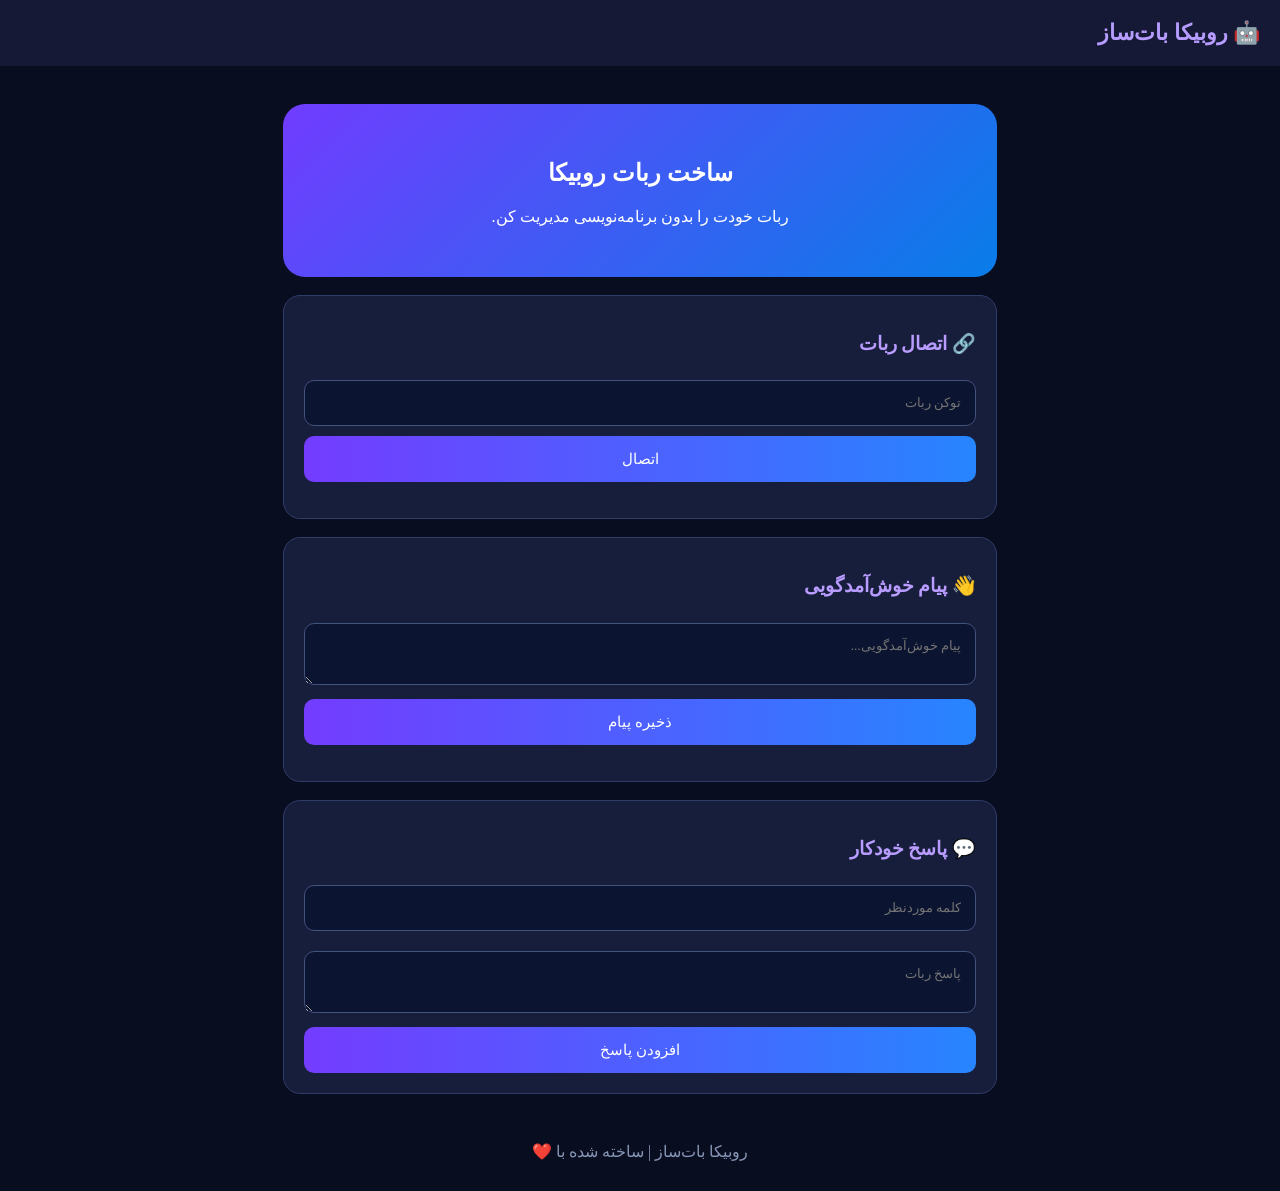
==== botrubika/index.html @ e3a95aa8 "Create index.html" ====
<!DOCTYPE html>
<html lang="fa" dir="rtl">
<head>
<meta charset="UTF-8">
<meta name="viewport" content="width=device-width,initial-scale=1">
<title>روبیکا بات‌ساز</title>
<style>
*{box-sizing:border-box}
body{
 margin:0;
 background:#090d20;
 color:white;
 font-family:Tahoma;
}
header{
 background:#151936;
 padding:20px;
 color:#b69cff;
 font-size:22px;
 font-weight:bold;
}
main{max-width:750px;margin:auto;padding:18px}
.hero{
 background:linear-gradient(135deg,#713cff,#087de8);
 padding:35px 20px;
 border-radius:22px;
 text-align:center;
 margin-top:20px;
}
.card{
 background:#171e3c;
 padding:20px;
 border-radius:17px;
 margin-top:18px;
 border:1px solid #303c68;
}
h2{color:#b99cff;font-size:19px}
input,textarea{
 width:100%;
 padding:14px;
 margin:10px 0;
 border-radius:10px;
 border:1px solid #43517d;
 background:#0b1430;
 color:white;
 font-family:Tahoma;
}
button{
 background:linear-gradient(90deg,#743cff,#2785ff);
 color:white;
 border:0;
 border-radius:10px;
 padding:14px 20px;
 width:100%;
 font-size:15px;
}
.item{
 background:#222d54;
 padding:15px;
 margin:10px 0;
 border-radius:12px;
}
footer{text-align:center;padding:30px;color:#8795b5}
</style>
</head>
<body>

<header>🤖 روبیکا بات‌ساز</header>

<main>
<section class="hero">
<h1>ساخت ربات روبیکا</h1>
<p>ربات خودت را بدون برنامه‌نویسی مدیریت کن.</p>
</section>

<div class="card">
<h2>🔗 اتصال ربات</h2>
<input id="token" type="password" placeholder="توکن ربات">
<button onclick="connect()">اتصال</button>
<p id="status"></p>
</div>

<div class="card">
<h2>👋 پیام خوش‌آمدگویی</h2>
<textarea id="welcome" placeholder="پیام خوش‌آمدگویی..."></textarea>
<button onclick="save()">ذخیره پیام</button>
<p id="saved"></p>
</div>

<div class="card">
<h2>💬 پاسخ خودکار</h2>
<input id="word" placeholder="کلمه موردنظر">
<textarea id="reply" placeholder="پاسخ ربات"></textarea>
<button onclick="add()">افزودن پاسخ</button>
<div id="list"></div>
</div>

</main>

<footer>روبیکا بات‌ساز | ساخته شده با ❤️</footer>

<script>
function connect(){
 document.getElementById('status').innerText=
 'برای اتصال واقعی، سرور امن موردنیاز است.';
}
function save(){
 localStorage.setItem('welcome',
 document.getElementById('welcome').value);
 document.getElementById('saved').innerText='ذخیره شد ✅';
}
function add(){
 let w=document.getElementById('word').value.trim();
 let r=document.getElementById('reply').value.trim();
 if(!w||!r)return alert('هر دو قسمت را پر کن');
 let a=JSON.parse(localStorage.getItem('replies')||'[]');
 a.push({w,r});
 localStorage.setItem('replies',JSON.stringify(a));
 show();
}
function show(){
 let a=JSON.parse(localStorage.getItem('replies')||'[]');
 document.getElementById('list').innerHTML='';
 a.forEach(x=>{
 let d=document.createElement('div');
 d.className='item';
 d.textContent=x.w+' ← '+x.r;
 document.getElementById('list').appendChild(d);
 });
}
show();
</script>
</body>
</html>
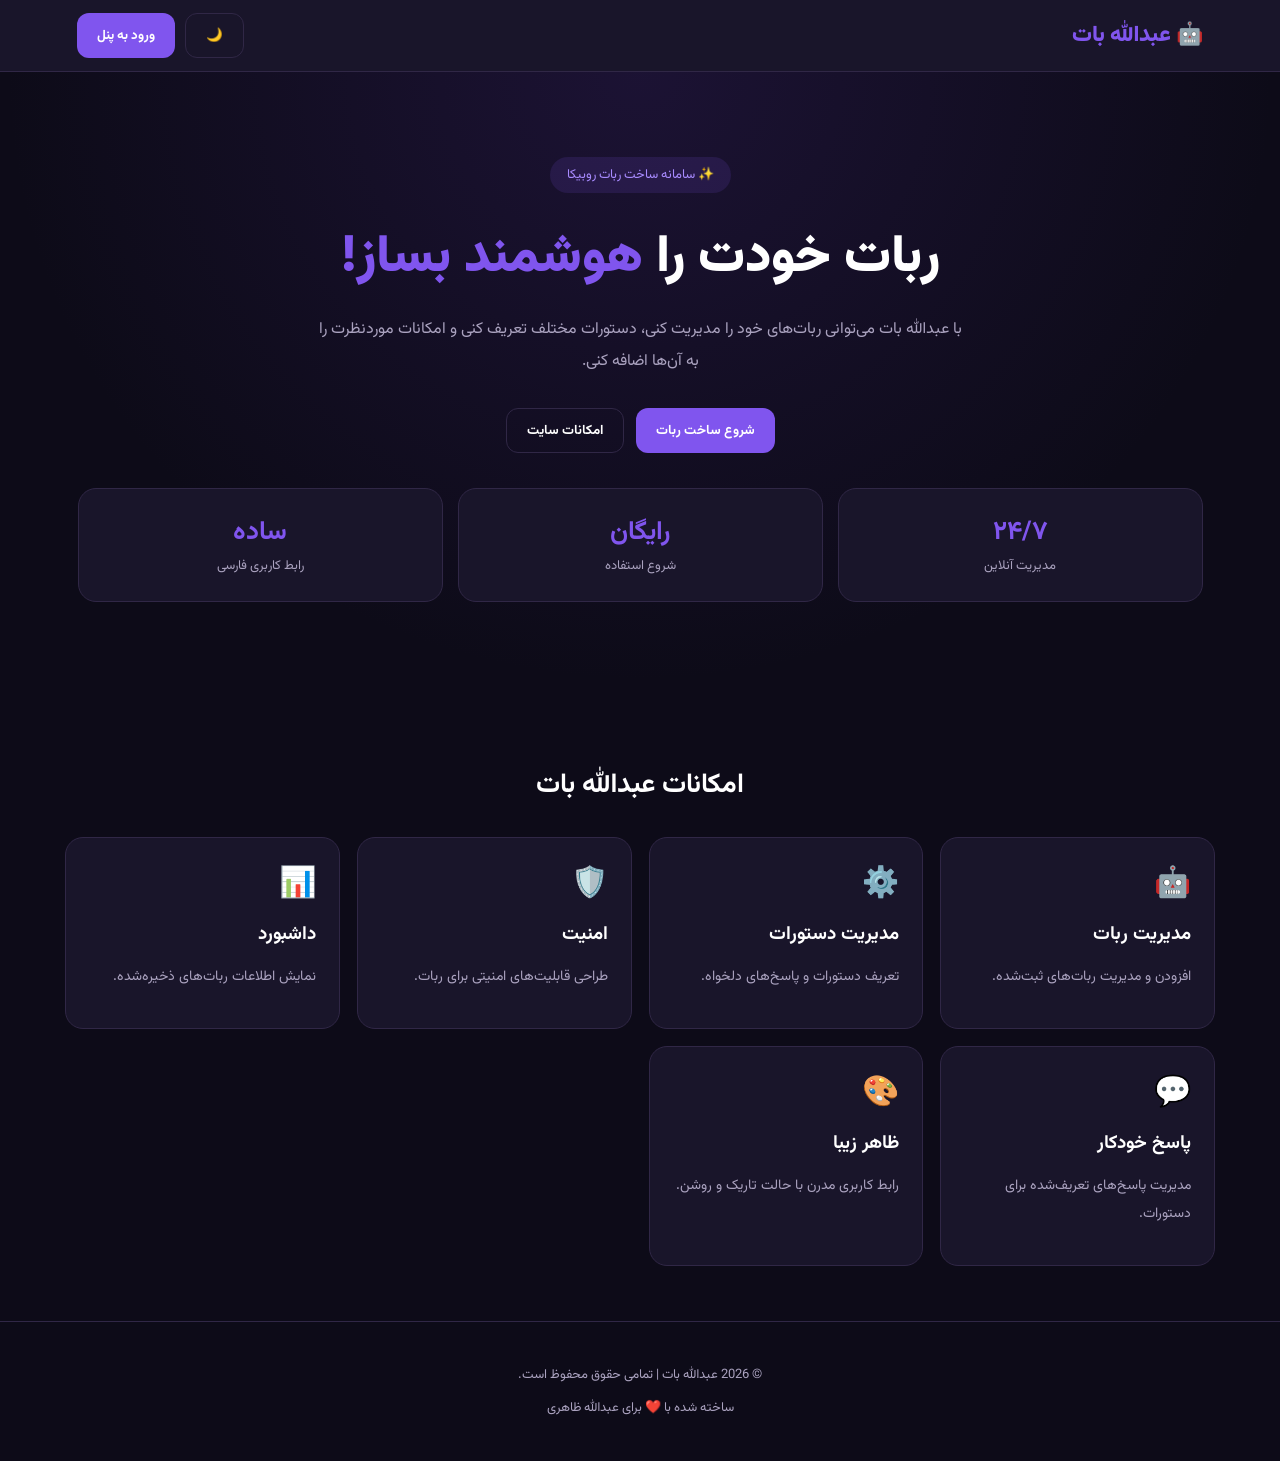
==== commit a5433813: "Update index.html" ====
--- a/botrubika/index.html
+++ b/botrubika/index.html
@@ -1,134 +1,436 @@
-<!DOCTYPE html>
-<html lang="fa" dir="rtl">
+<!DOCTYPE html><html lang="fa" dir="rtl">
 <head>
 <meta charset="UTF-8">
-<meta name="viewport" content="width=device-width,initial-scale=1">
-<title>روبیکا بات‌ساز</title>
-<style>
+<meta name="viewport" content="width=device-width, initial-scale=1">
+<meta name="theme-color" content="#6c3ce1">
+<meta name="description" content="عبدالله بات؛ سامانه ساخت و مدیریت ربات روبیکا">
+<title>عبدالله بات | ربات‌ساز روبیکا</title><style>
+@import url('https://fonts.googleapis.com/css2?family=Vazirmatn:wght@400;500;600;700;800;900&display=swap');
+
+:root{
+ --bg:#0d0b18;
+ --card:#19152a;
+ --text:#ffffff;
+ --muted:#aaa2bf;
+ --primary:#8055ee;
+ --border:#302746;
+ --green:#22c58b;
+}
+[data-theme="light"]{
+ --bg:#f5f3fc;
+ --card:#ffffff;
+ --text:#211936;
+ --muted:#777087;
+ --border:#e7e1f3;
+}
 *{box-sizing:border-box}
 body{
  margin:0;
- background:#090d20;
+ font-family:'Vazirmatn',sans-serif;
+ background:var(--bg);
+ color:var(--text);
+ transition:.3s;
+}
+button,input{font-family:inherit}
+button{cursor:pointer}
+.navbar{
+ height:72px;
+ display:flex;
+ justify-content:space-between;
+ align-items:center;
+ padding:0 6%;
+ background:var(--card);
+ border-bottom:1px solid var(--border);
+ position:sticky;
+ top:0;
+ z-index:10;
+}
+.logo{
+ font-size:22px;
+ font-weight:900;
+ color:var(--primary);
+}
+.nav-actions{display:flex;gap:10px}
+.btn{
+ border:0;
+ border-radius:12px;
+ padding:11px 20px;
+ background:var(--primary);
  color:white;
- font-family:Tahoma;
-}
-header{
- background:#151936;
- padding:20px;
- color:#b69cff;
- font-size:22px;
- font-weight:bold;
-}
-main{max-width:750px;margin:auto;padding:18px}
+ font-weight:700;
+}
+.btn-outline{
+ background:transparent;
+ border:1px solid var(--border);
+ color:var(--text);
+}
+.container{
+ width:90%;
+ max-width:1150px;
+ margin:auto;
+}
 .hero{
- background:linear-gradient(135deg,#713cff,#087de8);
- padding:35px 20px;
- border-radius:22px;
+ padding:85px 15px;
  text-align:center;
- margin-top:20px;
-}
-.card{
- background:#171e3c;
- padding:20px;
- border-radius:17px;
- margin-top:18px;
- border:1px solid #303c68;
-}
-h2{color:#b99cff;font-size:19px}
-input,textarea{
+ background:radial-gradient(ellipse at top,#39216b55,transparent 70%);
+}
+.badge{
+ display:inline-block;
+ padding:8px 17px;
+ background:#8055ee22;
+ color:#a88bff;
+ border-radius:30px;
+ font-size:13px;
+}
+.hero h1{
+ font-size:clamp(30px,6vw,52px);
+ font-weight:900;
+ margin:25px 0 15px;
+}
+.hero h1 span{color:var(--primary)}
+.hero p{
+ color:var(--muted);
+ line-height:2;
+ max-width:650px;
+ margin:0 auto 30px;
+}
+.hero-buttons{
+ display:flex;
+ justify-content:center;
+ flex-wrap:wrap;
+ gap:12px;
+}
+.stats{
+ display:grid;
+ grid-template-columns:repeat(3,1fr);
+ gap:15px;
+ margin-top:35px;
+}
+.stat,.card{
+ background:var(--card);
+ border:1px solid var(--border);
+ border-radius:18px;
+ padding:23px;
+}
+.stat strong{
+ display:block;
+ font-size:26px;
+ color:var(--primary);
+}
+.stat span{color:var(--muted);font-size:13px}
+.section{padding:55px 0}
+.section-title{
+ text-align:center;
+ font-size:27px;
+ margin-bottom:30px;
+}
+.features{
+ display:grid;
+ grid-template-columns:repeat(auto-fit,minmax(220px,1fr));
+ gap:17px;
+}
+.feature-icon{
+ font-size:30px;
+ margin-bottom:12px;
+}
+.card h3{margin:8px 0}
+.card p{
+ color:var(--muted);
+ font-size:14px;
+ line-height:2;
+}
+.panel{
+ display:none;
+ padding:35px 0 70px;
+}
+.panel.active{display:block}
+.dashboard{
+ display:grid;
+ grid-template-columns:230px 1fr;
+ gap:20px;
+}
+.sidebar{
+ background:var(--card);
+ border:1px solid var(--border);
+ border-radius:18px;
+ padding:15px;
+ height:max-content;
+}
+.side-btn{
+ display:block;
+ width:100%;
+ text-align:right;
+ background:transparent;
+ border:0;
+ padding:14px;
+ color:var(--text);
+ border-radius:10px;
+ font-size:14px;
+}
+.side-btn.active,.side-btn:hover{
+ background:#8055ee22;
+ color:var(--primary);
+}
+.content{
+ min-width:0;
+}
+.input-group{margin:15px 0}
+.input-group label{
+ display:block;
+ margin-bottom:8px;
+ font-size:14px;
+}
+.input-group input{
  width:100%;
  padding:14px;
- margin:10px 0;
- border-radius:10px;
- border:1px solid #43517d;
- background:#0b1430;
- color:white;
- font-family:Tahoma;
-}
-button{
- background:linear-gradient(90deg,#743cff,#2785ff);
- color:white;
- border:0;
- border-radius:10px;
- padding:14px 20px;
- width:100%;
- font-size:15px;
-}
-.item{
- background:#222d54;
- padding:15px;
- margin:10px 0;
- border-radius:12px;
-}
-footer{text-align:center;padding:30px;color:#8795b5}
-</style>
-</head>
-<body>
-
-<header>🤖 روبیکا بات‌ساز</header>
-
-<main>
-<section class="hero">
-<h1>ساخت ربات روبیکا</h1>
-<p>ربات خودت را بدون برنامه‌نویسی مدیریت کن.</p>
+ background:var(--bg);
+ color:var(--text);
+ border:1px solid var(--border);
+ border-radius:11px;
+ outline:none;
+}
+.input-group input:focus{border-color:var(--primary)}
+.form-card{max-width:550px}
+.bot-list{
+ display:grid;
+ grid-template-columns:repeat(auto-fit,minmax(230px,1fr));
+ gap:15px;
+ margin-top:20px;
+}
+.bot-card{
+ background:var(--card);
+ padding:20px;
+ border:1px solid var(--border);
+ border-radius:16px;
+}
+.bot-card h3{margin-top:0}
+.empty{
+ text-align:center;
+ color:var(--muted);
+ padding:40px;
+ border:1px dashed var(--border);
+ border-radius:15px;
+}
+.footer{
+ text-align:center;
+ padding:30px;
+ border-top:1px solid var(--border);
+ color:var(--muted);
+ font-size:13px;
+}
+.hidden{display:none!important}
+@media(max-width:700px){
+ .dashboard{grid-template-columns:1fr}
+ .sidebar{display:flex;overflow:auto}
+ .side-btn{white-space:nowrap;width:auto}
+ .stats{grid-template-columns:1fr}
+ .navbar{padding:0 4%}
+ .hero{padding:60px 10px}
+}
+</style></head><body><header class="navbar">
+ <div class="logo">🤖 عبدالله بات</div>
+ <div class="nav-actions">
+  <button class="btn btn-outline" onclick="toggleTheme()">🌙</button>
+  <button class="btn" onclick="showPanel()">ورود به پنل</button>
+ </div>
+</header><main id="home"><section class="hero">
+ <span class="badge">✨ سامانه ساخت ربات روبیکا</span>
+ <h1>ربات خودت را <span>هوشمند بساز!</span></h1>
+ <p>
+ با عبدالله بات می‌توانی ربات‌های خود را مدیریت کنی،
+ دستورات مختلف تعریف کنی و امکانات موردنظرت را به آن‌ها اضافه کنی.
+ </p>
+ <div class="hero-buttons">
+  <button class="btn" onclick="showPanel()">شروع ساخت ربات</button>
+  <button class="btn btn-outline" onclick="document.getElementById('features').scrollIntoView()">امکانات سایت</button>
+ </div> <div class="container stats">
+  <div class="stat"><strong>۲۴/۷</strong><span>مدیریت آنلاین</span></div>
+  <div class="stat"><strong>رایگان</strong><span>شروع استفاده</span></div>
+  <div class="stat"><strong>ساده</strong><span>رابط کاربری فارسی</span></div>
+ </div>
+</section><section class="section container" id="features">
+ <h2 class="section-title">امکانات عبدالله بات</h2>
+ <div class="features">
+  <div class="card">
+   <div class="feature-icon">🤖</div>
+   <h3>مدیریت ربات</h3>
+   <p>افزودن و مدیریت ربات‌های ثبت‌شده.</p>
+  </div>
+  <div class="card">
+   <div class="feature-icon">⚙️</div>
+   <h3>مدیریت دستورات</h3>
+   <p>تعریف دستورات و پاسخ‌های دلخواه.</p>
+  </div>
+  <div class="card">
+   <div class="feature-icon">🛡️</div>
+   <h3>امنیت</h3>
+   <p>طراحی قابلیت‌های امنیتی برای ربات.</p>
+  </div>
+  <div class="card">
+   <div class="feature-icon">📊</div>
+   <h3>داشبورد</h3>
+   <p>نمایش اطلاعات ربات‌های ذخیره‌شده.</p>
+  </div>
+  <div class="card">
+   <div class="feature-icon">💬</div>
+   <h3>پاسخ خودکار</h3>
+   <p>مدیریت پاسخ‌های تعریف‌شده برای دستورات.</p>
+  </div>
+  <div class="card">
+   <div class="feature-icon">🎨</div>
+   <h3>ظاهر زیبا</h3>
+   <p>رابط کاربری مدرن با حالت تاریک و روشن.</p>
+  </div>
+ </div>
 </section>
-
-<div class="card">
-<h2>🔗 اتصال ربات</h2>
-<input id="token" type="password" placeholder="توکن ربات">
-<button onclick="connect()">اتصال</button>
-<p id="status"></p>
-</div>
-
-<div class="card">
-<h2>👋 پیام خوش‌آمدگویی</h2>
-<textarea id="welcome" placeholder="پیام خوش‌آمدگویی..."></textarea>
-<button onclick="save()">ذخیره پیام</button>
-<p id="saved"></p>
-</div>
-
-<div class="card">
-<h2>💬 پاسخ خودکار</h2>
-<input id="word" placeholder="کلمه موردنظر">
-<textarea id="reply" placeholder="پاسخ ربات"></textarea>
-<button onclick="add()">افزودن پاسخ</button>
-<div id="list"></div>
-</div>
-
-</main>
-
-<footer>روبیکا بات‌ساز | ساخته شده با ❤️</footer>
-
-<script>
-function connect(){
- document.getElementById('status').innerText=
- 'برای اتصال واقعی، سرور امن موردنیاز است.';
-}
-function save(){
- localStorage.setItem('welcome',
- document.getElementById('welcome').value);
- document.getElementById('saved').innerText='ذخیره شد ✅';
-}
-function add(){
- let w=document.getElementById('word').value.trim();
- let r=document.getElementById('reply').value.trim();
- if(!w||!r)return alert('هر دو قسمت را پر کن');
- let a=JSON.parse(localStorage.getItem('replies')||'[]');
- a.push({w,r});
- localStorage.setItem('replies',JSON.stringify(a));
- show();
-}
-function show(){
- let a=JSON.parse(localStorage.getItem('replies')||'[]');
- document.getElementById('list').innerHTML='';
- a.forEach(x=>{
- let d=document.createElement('div');
- d.className='item';
- d.textContent=x.w+' ← '+x.r;
- document.getElementById('list').appendChild(d);
+</main><section class="panel container" id="panel">
+ <div class="dashboard">  <aside class="sidebar">
+   <button class="side-btn active" onclick="openTab('dashboard',this)">🏠 داشبورد</button>
+   <button class="side-btn" onclick="openTab('addbot',this)">➕ افزودن ربات</button>
+   <button class="side-btn" onclick="openTab('bots',this)">🤖 ربات‌های من</button>
+   <button class="side-btn" onclick="openTab('settings',this)">⚙️ تنظیمات</button>
+   <button class="side-btn" onclick="logout()">🚪 خروج</button>
+  </aside>  <div class="content">   <div id="dashboard" class="tab">
+    <div class="card">
+     <h2>خوش آمدید 👋</h2>
+     <p>به پنل مدیریت عبدالله بات خوش آمدید.</p>
+     <h3>تعداد ربات‌های شما: <span id="botCount">0</span></h3>
+     <button class="btn" onclick="openTab('addbot')">ساخت ربات جدید</button>
+    </div>
+   </div>   <div id="addbot" class="tab hidden">
+    <div class="card form-card">
+     <h2>➕ افزودن ربات جدید</h2>
+     <form id="botForm">
+      <div class="input-group">
+       <label>نام ربات</label>
+       <input id="botName" placeholder="مثلاً ربات عبدالله" required>
+      </div>
+      <div class="input-group">
+       <label>شناسه ربات</label>
+       <input id="botUsername" placeholder="مثلاً AbdullahBot" required>
+      </div>
+      <p style="font-size:12px;color:var(--muted)">
+       این نسخه آزمایشی است. توکن واقعی را در این فرم وارد نکنید.
+      </p>
+      <button class="btn" type="submit">ذخیره ربات</button>
+     </form>
+    </div>
+   </div>   <div id="bots" class="tab hidden">
+    <div class="card">
+     <h2>🤖 ربات‌های من</h2>
+     <div id="botList"></div>
+    </div>
+   </div>   <div id="settings" class="tab hidden">
+    <div class="card">
+     <h2>⚙️ تنظیمات</h2>
+     <p>نام سامانه: عبدالله بات</p>
+     <p>نسخه: 1.0</p>
+     <button class="btn btn-outline" onclick="toggleTheme()">تغییر پوسته</button>
+    </div>
+   </div>  </div>
+ </div>
+</section><footer class="footer">
+ <p>© 2026 عبدالله بات | تمامی حقوق محفوظ است.</p>
+ <p>ساخته شده با ❤️ برای عبدالله ظاهری</p>
+</footer><script>
+const $ = id => document.getElementById(id);
+
+function toggleTheme(){
+ const current=document.documentElement.getAttribute('data-theme');
+ document.documentElement.setAttribute(
+  'data-theme',
+  current==='light'?'dark':'light'
+ );
+ localStorage.setItem('abd_theme',
+  document.documentElement.getAttribute('data-theme'));
+}
+
+const savedTheme=localStorage.getItem('abd_theme');
+if(savedTheme)document.documentElement.setAttribute('data-theme',savedTheme);
+
+function showPanel(){
+ $('home').style.display='none';
+ $('panel').classList.add('active');
+ window.scrollTo(0,0);
+ renderBots();
+}
+
+function logout(){
+ $('panel').classList.remove('active');
+ $('home').style.display='block';
+ window.scrollTo(0,0);
+}
+
+function openTab(id,button){
+ document.querySelectorAll('.tab').forEach(t=>t.classList.add('hidden'));
+ $(id).classList.remove('hidden');
+ document.querySelectorAll('.side-btn').forEach(b=>b.classList.remove('active'));
+ if(button)button.classList.add('active');
+ renderBots();
+}
+
+function getBots(){
+ try{return JSON.parse(localStorage.getItem('abd_bots')||'[]')}
+ catch(e){return []}
+}
+
+function saveBots(bots){
+ localStorage.setItem('abd_bots',JSON.stringify(bots));
+}
+
+$('botForm').addEventListener('submit',function(e){
+ e.preventDefault();
+
+ const name=$('botName').value.trim();
+ const username=$('botUsername').value.trim();
+
+ if(!name||!username)return;
+
+ const bots=getBots();
+
+ bots.push({
+  id:Date.now(),
+  name:name,
+  username:username,
+  date:new Date().toLocaleDateString('fa-IR')
  });
-}
-show();
-</script>
-</body>
+
+ saveBots(bots);
+ this.reset();
+ renderBots();
+ openTab('bots');
+ alert('ربات با موفقیت در فهرست آزمایشی ذخیره شد.');
+});
+
+function renderBots(){
+ const bots=getBots();
+ $('botCount').textContent=bots.length;
+
+ if(!bots.length){
+  $('botList').innerHTML='<div class="empty">هنوز رباتی اضافه نکرده‌اید.</div>';
+  return;
+ }
+
+ $('botList').innerHTML='<div class="bot-list">'+bots.map(bot=>`
+  <div class="bot-card">
+   <h3>🤖 ${escapeHTML(bot.name)}</h3>
+   <p>شناسه: ${escapeHTML(bot.username)}</p>
+   <p>تاریخ: ${escapeHTML(bot.date)}</p>
+   <button class="btn btn-outline" onclick="deleteBot(${bot.id})">حذف ربات</button>
+  </div>
+ `).join('')+'</div>';
+}
+
+function deleteBot(id){
+ if(!confirm('این ربات آزمایشی حذف شود؟'))return;
+ saveBots(getBots().filter(bot=>bot.id!==id));
+ renderBots();
+}
+
+function escapeHTML(value){
+ return String(value).replace(/[&<>"']/g,function(c){
+  return {'&':'&amp;','<':'&lt;','>':'&gt;','"':'&quot;',"'":'&#39;'}[c];
+ });
+}
+</script></body>
 </html>
